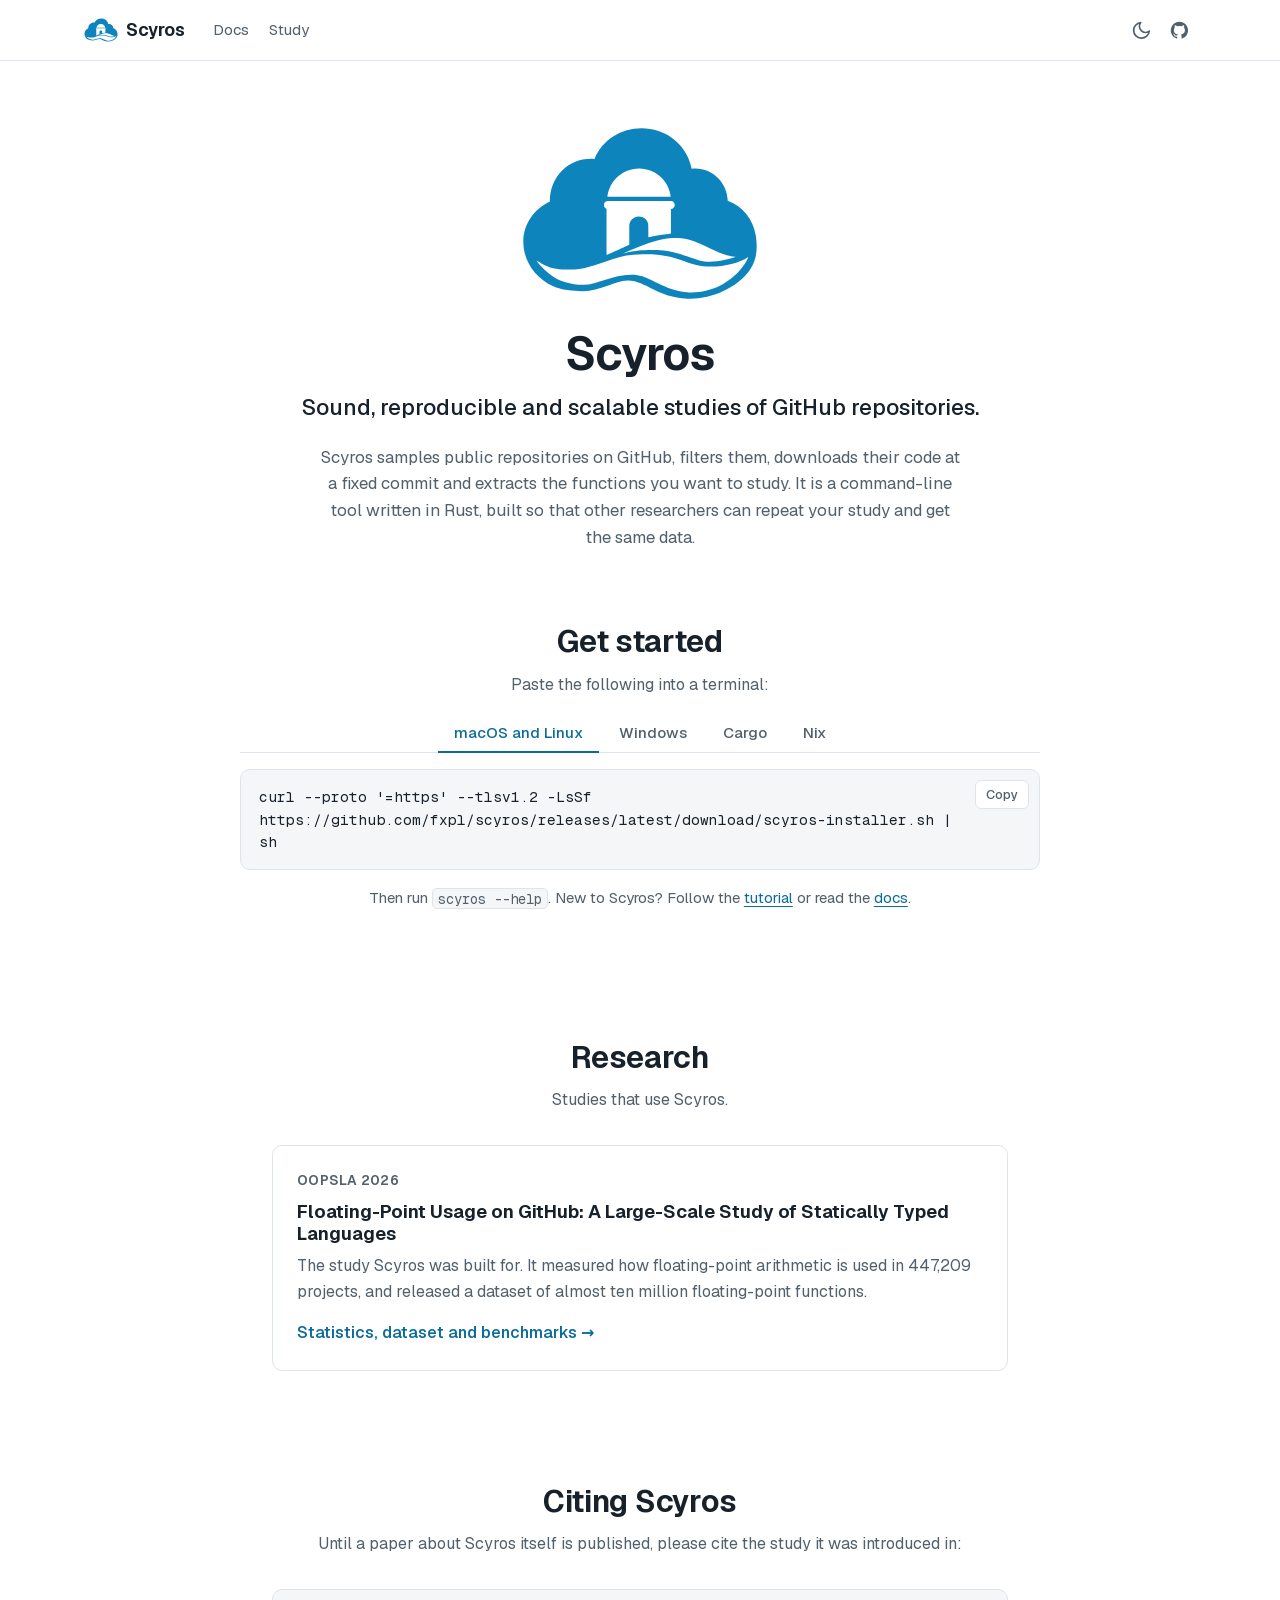
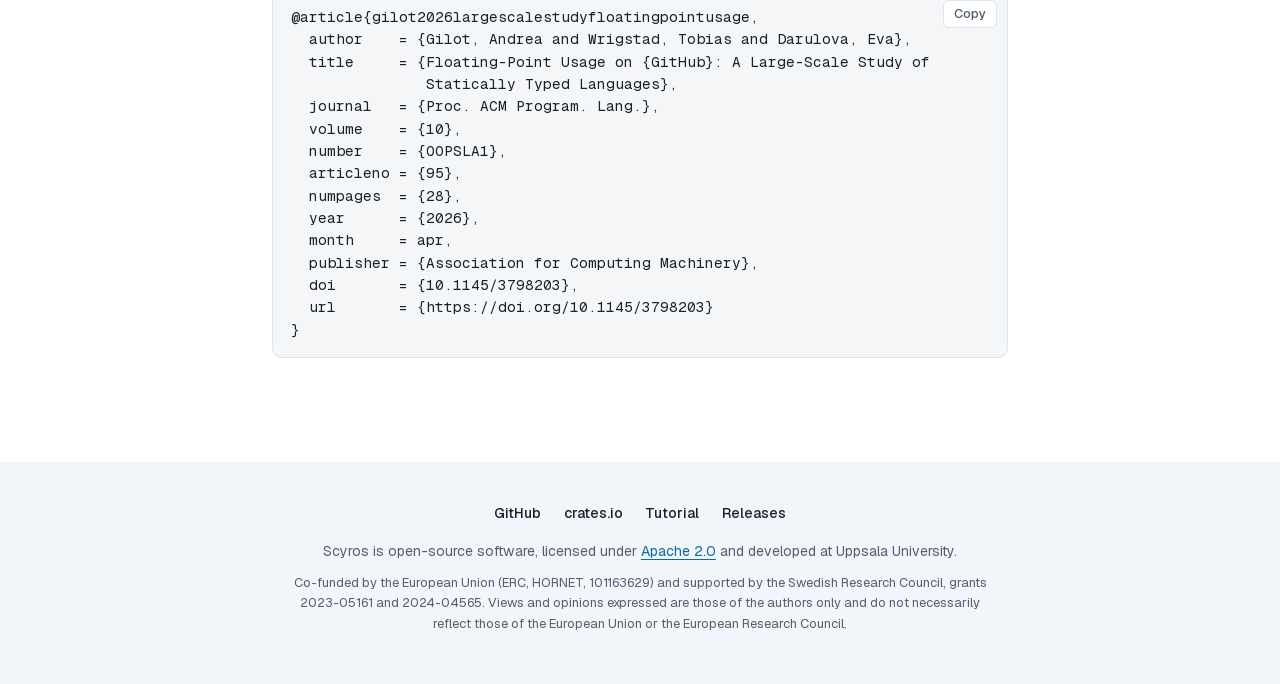
==== index.html @ 7064dadd "Add the website: home, docs and study pages Snapshot of the site before the study page is removed, s" ====
<!doctype html>
<html lang="en-GB">
<head>
<meta charset="utf-8">
<meta name="viewport" content="width=device-width, initial-scale=1">
<title>Scyros: reproducible mining of GitHub repositories</title>
<meta name="description" content="Scyros is a framework for sound, reproducible and scalable studies of public GitHub repositories.">
<link rel="icon" href="assets/favicon.svg" type="image/svg+xml">
<link rel="apple-touch-icon" href="assets/apple-touch-icon.png">
<link rel="stylesheet" href="assets/css/site.css">
<script src="assets/js/site.js"></script>
</head>
<body>

<!-- #include header current="home" -->
<a class="skip-link" href="#main">Skip to content</a>
<header class="site-head">
  <div class="wrap site-head__inner">
    <a class="brand" href="index.html">
      <img src="assets/logo/neutral.svg" alt="" width="34" height="25">
      <span>Scyros</span>
    </a>
    <nav class="site-nav" aria-label="Main">
      <a href="docs.html">Docs</a>
      <a href="study.html">Study</a>
    </nav>
    <div class="site-head__tools">
      <button class="icon-button theme-toggle" type="button" aria-label="Switch colour theme">
        <svg class="icon-sun" viewBox="0 0 24 24" fill="none" stroke="currentColor" stroke-width="2" stroke-linecap="round" aria-hidden="true"><circle cx="12" cy="12" r="4"/><path d="M12 2v2M12 20v2M4.9 4.9l1.4 1.4M17.7 17.7l1.4 1.4M2 12h2M20 12h2M4.9 19.1l1.4-1.4M17.7 6.3l1.4-1.4"/></svg>
        <svg class="icon-moon" viewBox="0 0 24 24" fill="none" stroke="currentColor" stroke-width="2" stroke-linecap="round" stroke-linejoin="round" aria-hidden="true"><path d="M21 12.8A9 9 0 1 1 11.2 3a7 7 0 0 0 9.8 9.8z"/></svg>
      </button>
      <a class="icon-button" href="https://github.com/fxpl/scyros" aria-label="Scyros on GitHub">
        <svg viewBox="0 0 24 24" fill="currentColor" aria-hidden="true"><path d="M12 2a10 10 0 0 0-3.16 19.49c.5.09.68-.22.68-.48l-.01-1.7c-2.78.6-3.37-1.34-3.37-1.34-.45-1.16-1.11-1.47-1.11-1.47-.91-.62.07-.6.07-.6 1 .07 1.53 1.03 1.53 1.03.89 1.53 2.34 1.09 2.91.83.09-.65.35-1.09.63-1.34-2.22-.25-4.56-1.11-4.56-4.94 0-1.09.39-1.98 1.03-2.68-.1-.25-.45-1.27.1-2.65 0 0 .84-.27 2.75 1.02a9.5 9.5 0 0 1 5 0c1.91-1.29 2.75-1.02 2.75-1.02.55 1.38.2 2.4.1 2.65.64.7 1.03 1.59 1.03 2.68 0 3.84-2.34 4.68-4.57 4.93.36.31.68.92.68 1.85l-.01 2.75c0 .27.18.58.69.48A10 10 0 0 0 12 2z"/></svg>
      </a>
    </div>
  </div>
</header>
<!-- /include -->

<main id="main">

  <section class="hero wrap">
    <img class="hero__logo" src="assets/logo/neutral.svg" alt="" width="240" height="177">
    <h1>Scyros</h1>
    <p class="hero__tagline">Sound, reproducible and scalable studies of GitHub repositories.</p>
    <p class="hero__intro">
      Scyros samples public repositories on GitHub, filters them, downloads
      their code at a fixed commit and extracts the functions you want to
      study. It is a command-line tool written in Rust, built so that other
      researchers can repeat your study and get the same data.
    </p>
  </section>

  <section class="section wrap" aria-labelledby="get-started">
    <div class="install">
      <h2 id="get-started">Get started</h2>
      <p class="muted">Paste the following into a terminal:</p>

      <div data-tabs>
        <div class="tabs__list" role="tablist" aria-label="Installation method">
          <button type="button" role="tab" id="tab-unix" aria-controls="panel-unix">macOS and Linux</button>
          <button type="button" role="tab" id="tab-windows" aria-controls="panel-windows">Windows</button>
          <button type="button" role="tab" id="tab-cargo" aria-controls="panel-cargo">Cargo</button>
          <button type="button" role="tab" id="tab-nix" aria-controls="panel-nix">Nix</button>
        </div>

        <div role="tabpanel" id="panel-unix" aria-labelledby="tab-unix">
          <p class="tabs__label">macOS and Linux</p>
          <div class="code">
            <pre>curl --proto '=https' --tlsv1.2 -LsSf https://github.com/fxpl/scyros/releases/latest/download/scyros-installer.sh | sh</pre>
            <button class="copy-btn" type="button">Copy</button>
          </div>
        </div>
        <div role="tabpanel" id="panel-windows" aria-labelledby="tab-windows">
          <p class="tabs__label">Windows (PowerShell)</p>
          <div class="code">
            <pre>powershell -ExecutionPolicy Bypass -c "irm https://github.com/fxpl/scyros/releases/latest/download/scyros-installer.ps1 | iex"</pre>
            <button class="copy-btn" type="button">Copy</button>
          </div>
        </div>
        <div role="tabpanel" id="panel-cargo" aria-labelledby="tab-cargo">
          <p class="tabs__label">Cargo (needs Rust 1.93 or newer)</p>
          <div class="code">
            <pre>cargo install scyros</pre>
            <button class="copy-btn" type="button">Copy</button>
          </div>
        </div>
        <div role="tabpanel" id="panel-nix" aria-labelledby="tab-nix">
          <p class="tabs__label">Nix (with flakes enabled)</p>
          <div class="code">
            <pre>nix profile install github:fxpl/scyros</pre>
            <button class="copy-btn" type="button">Copy</button>
          </div>
        </div>
      </div>

      <p class="install__next">
        Then run <code>scyros --help</code>. New to Scyros? Follow the
        <a href="https://github.com/fxpl/scyros-tutorial">tutorial</a> or read the
        <a href="docs.html">docs</a>.
      </p>
    </div>
  </section>

  <section class="section wrap" aria-labelledby="research">
    <div class="section__head">
      <h2 id="research">Research</h2>
      <p>Studies that use Scyros.</p>
    </div>
    <a class="card publication" href="study.html">
      <p class="venue">OOPSLA 2026</p>
      <h3>Floating-Point Usage on GitHub: A Large-Scale Study of Statically Typed Languages</h3>
      <p>
        The study Scyros was built for. It measured how floating-point
        arithmetic is used in 447,209 projects, and released a dataset of
        almost ten million floating-point functions.
      </p>
      <p class="card__more">Statistics, dataset and benchmarks &rarr;</p>
    </a>
  </section>

  <section class="section wrap" aria-labelledby="cite">
    <div class="cite">
      <div class="section__head">
        <h2 id="cite">Citing Scyros</h2>
        <p>
          Until a paper about Scyros itself is published, please cite the
          study it was introduced in:
        </p>
      </div>
      <div class="code code--scroll">
        <pre>@article{gilot2026largescalestudyfloatingpointusage,
  author    = {Gilot, Andrea and Wrigstad, Tobias and Darulova, Eva},
  title     = {Floating-Point Usage on {GitHub}: A Large-Scale Study of
               Statically Typed Languages},
  journal   = {Proc. ACM Program. Lang.},
  volume    = {10},
  number    = {OOPSLA1},
  articleno = {95},
  numpages  = {28},
  year      = {2026},
  month     = apr,
  publisher = {Association for Computing Machinery},
  doi       = {10.1145/3798203},
  url       = {https://doi.org/10.1145/3798203}
}</pre>
        <button class="copy-btn" type="button">Copy</button>
      </div>
    </div>
  </section>

</main>

<!-- #include footer -->
<footer class="site-foot">
  <div class="wrap">
    <nav aria-label="Project">
      <a href="https://github.com/fxpl/scyros">GitHub</a>
      <a href="https://crates.io/crates/scyros">crates.io</a>
      <a href="https://github.com/fxpl/scyros-tutorial">Tutorial</a>
      <a href="https://github.com/fxpl/scyros/releases">Releases</a>
    </nav>
    <p>
      Scyros is open-source software, licensed under
      <a href="https://www.apache.org/licenses/LICENSE-2.0">Apache 2.0</a> and developed at Uppsala University.
    </p>
    <p class="site-foot__funding">
      Co-funded by the European Union (ERC, HORNET, 101163629) and supported by
      the Swedish Research Council, grants 2023-05161 and 2024-04565. Views and
      opinions expressed are those of the authors only and do not necessarily
      reflect those of the European Union or the European Research Council.
    </p>
  </div>
</footer>
<!-- /include -->

</body>
</html>
---- assets/css/site.css ----
/* Scyros: light by default, dark when the visitor's system asks for it.
   Brand blue comes from the logo; text links use a darker shade so they
   reach 4.5:1 contrast on white. */

@font-face {
  font-family: 'Geist';
  font-style: normal;
  font-weight: 300 800;
  font-display: swap;
  src: url('../fonts/geist-latin.woff2') format('woff2');
  unicode-range: U+0000-00FF, U+0131, U+0152-0153, U+02BB-02BC, U+02C6, U+02DA,
    U+02DC, U+0304, U+0308, U+0329, U+2000-206F, U+20AC, U+2122, U+2191, U+2193,
    U+2212, U+2215, U+FEFF, U+FFFD;
}
@font-face {
  font-family: 'Geist';
  font-style: normal;
  font-weight: 300 800;
  font-display: swap;
  src: url('../fonts/geist-latin-ext.woff2') format('woff2');
  unicode-range: U+0100-02BA, U+02BD-02C5, U+02C7-02CC, U+02CE-02D7, U+02DD-02FF,
    U+0304, U+0308, U+0329, U+1D00-1DBF, U+1E00-1E9F, U+1EF2-1EFF, U+2020,
    U+20A0-20AB, U+20AD-20C0, U+2113, U+2C60-2C7F, U+A720-A7FF;
}
@font-face {
  font-family: 'Geist Mono';
  font-style: normal;
  font-weight: 400 600;
  font-display: swap;
  src: url('../fonts/geist-mono-latin.woff2') format('woff2');
  unicode-range: U+0000-00FF, U+0131, U+0152-0153, U+02BB-02BC, U+02C6, U+02DA,
    U+02DC, U+0304, U+0308, U+0329, U+2000-206F, U+20AC, U+2122, U+2191, U+2193,
    U+2212, U+2215, U+FEFF, U+FFFD;
}
@font-face {
  font-family: 'Geist Mono';
  font-style: normal;
  font-weight: 400 600;
  font-display: swap;
  src: url('../fonts/geist-mono-latin-ext.woff2') format('woff2');
  unicode-range: U+0100-02BA, U+02BD-02C5, U+02C7-02CC, U+02CE-02D7, U+02DD-02FF,
    U+0304, U+0308, U+0329, U+1D00-1DBF, U+1E00-1E9F, U+1EF2-1EFF, U+2020,
    U+20A0-20AB, U+20AD-20C0, U+2113, U+2C60-2C7F, U+A720-A7FF;
}

/* --- Tokens ---------------------------------------------------------------
   Each colour is light-dark(light, dark). The page follows the system theme
   until the visitor picks one with the header button, which sets data-theme. */

:root {
  color-scheme: light dark;

  --bg: light-dark(#ffffff, #0e141b);
  --surface: light-dark(#f2f6fa, #16202a);
  --code-bg: light-dark(#f4f6f8, #111a23);
  --border: light-dark(#dde5ec, #263241);
  --text: light-dark(#17212b, #e4eaf0);
  --muted: light-dark(#52606d, #9aa8b6);
  --brand: light-dark(#0d84bb, #3aa6dc);
  --link: light-dark(#0b6c9a, #6cc0ea);
  --on-brand: light-dark(#ffffff, #0e141b);

  /* Chart colours: Okabe and Ito's blue and vermillion, the same in both
     themes, checked with a colour-vision validator against both backgrounds.
     Spreads (IQR, standard deviation) are tints of the same hue. */
  --series-1: #0072b2;
  --series-2: #d55e00;
  --band: light-dark(color-mix(in srgb, #0072b2 35%, #ffffff), color-mix(in srgb, #0072b2 55%, #0e141b));
  --band-2: light-dark(color-mix(in srgb, #d55e00 35%, #ffffff), color-mix(in srgb, #d55e00 55%, #0e141b));
  --spread-1: light-dark(color-mix(in srgb, #0072b2 45%, #ffffff), color-mix(in srgb, #0072b2 65%, #0e141b));
  --spread-2: light-dark(color-mix(in srgb, #d55e00 45%, #ffffff), color-mix(in srgb, #d55e00 65%, #0e141b));
  --grid: light-dark(#e6ecf1, #1f2b38);
  --axis: light-dark(#c3ced8, #3a4a5c);

  --sans: 'Geist', system-ui, -apple-system, 'Segoe UI', sans-serif;
  --mono: 'Geist Mono', ui-monospace, 'SF Mono', Menlo, Consolas, monospace;

  --page: 72rem;
  --prose: 46rem;
  --gutter: 1.25rem;
  --radius: 10px;
  --head-height: 3.75rem;
}

:root[data-theme="light"] { color-scheme: light; }
:root[data-theme="dark"] { color-scheme: dark; }

/* --- Base ----------------------------------------------------------------- */

*, *::before, *::after { box-sizing: border-box; }

html {
  -webkit-text-size-adjust: 100%;
  scroll-padding-top: calc(var(--head-height) + 1rem);
}

body {
  margin: 0;
  background: var(--bg);
  color: var(--text);
  font: 400 1rem/1.6 var(--sans);
  -webkit-font-smoothing: antialiased;
}

h1, h2, h3 { line-height: 1.2; font-weight: 650; margin: 0 0 .75rem; }
h1 { font-size: clamp(2rem, 1.4rem + 2.6vw, 2.9rem); letter-spacing: -.02em; }
h2 { font-size: clamp(1.45rem, 1.2rem + 1vw, 1.9rem); letter-spacing: -.01em; }
h3 { font-size: 1.05rem; }

p { margin: 0 0 1rem; }
ul, ol { margin: 0 0 1rem; padding-left: 1.25rem; }
img, svg { display: block; max-width: 100%; }

a { color: var(--link); text-underline-offset: .18em; }
a:hover { text-decoration-thickness: 2px; }

:focus-visible { outline: 2px solid var(--brand); outline-offset: 2px; border-radius: 4px; }

code, pre { font-family: var(--mono); font-size: .9em; }
:not(pre) > code {
  background: var(--code-bg);
  border: 1px solid var(--border);
  border-radius: 5px;
  padding: .05em .35em;
  overflow-wrap: anywhere;
}

.wrap { max-width: var(--page); margin: 0 auto; padding: 0 var(--gutter); }
.visually-hidden {
  position: absolute;
  width: 1px;
  height: 1px;
  overflow: hidden;
  clip-path: inset(50%);
  white-space: nowrap;
}
.prose { max-width: var(--prose); }
.muted { color: var(--muted); }

.skip-link {
  position: absolute;
  left: var(--gutter);
  top: -3rem;
  z-index: 20;
  padding: .5rem .9rem;
  background: var(--brand);
  color: var(--on-brand);
  border-radius: 6px;
}
.skip-link:focus { top: .6rem; }

/* --- Header --------------------------------------------------------------- */

.site-head {
  position: sticky;
  top: 0;
  z-index: 10;
  background: color-mix(in srgb, var(--bg) 88%, transparent);
  backdrop-filter: saturate(1.4) blur(10px);
  border-bottom: 1px solid var(--border);
}

.site-head__inner {
  display: flex;
  align-items: center;
  gap: 1.75rem;
  height: var(--head-height);
}

.brand {
  display: flex;
  align-items: center;
  gap: .55rem;
  color: var(--text);
  font-weight: 650;
  font-size: 1.1rem;
  text-decoration: none;
}
.brand img { width: 2.1rem; height: auto; }

.site-nav { display: flex; gap: 1.25rem; }
.site-nav a {
  color: var(--muted);
  text-decoration: none;
  font-size: .95rem;
}
.site-nav a:hover,
.site-nav a[aria-current="page"] { color: var(--text); }
.site-nav a[aria-current="page"] { font-weight: 600; }

.site-head__tools { margin-left: auto; display: flex; align-items: center; gap: .25rem; }
.icon-button {
  display: flex;
  padding: .4rem;
  border: 0;
  border-radius: 6px;
  background: none;
  color: var(--muted);
  cursor: pointer;
}
.icon-button:hover { color: var(--text); background: var(--surface); }
.icon-button svg { width: 1.3rem; height: 1.3rem; }

.theme-toggle { display: none; }
.js .theme-toggle { display: flex; }
.theme-toggle[data-current="light"] .icon-sun,
.theme-toggle[data-current="dark"] .icon-moon { display: none; }

/* --- Buttons and code ----------------------------------------------------- */

.btn {
  display: inline-flex;
  align-items: center;
  gap: .45rem;
  padding: .6rem 1.05rem;
  border: 1px solid var(--border);
  border-radius: 8px;
  background: var(--bg);
  color: var(--text);
  font-weight: 550;
  font-size: .95rem;
  text-decoration: none;
}
.btn:hover { border-color: var(--brand); text-decoration: none; }
.btn--primary { background: var(--link); border-color: var(--link); color: var(--on-brand); }
.btn--primary:hover { filter: brightness(1.08); }
.btn-row { display: flex; flex-wrap: wrap; gap: .6rem; }

.code {
  display: flex;
  align-items: flex-start;
  background: var(--code-bg);
  border: 1px solid var(--border);
  border-radius: var(--radius);
  margin: 0 0 1rem;
}
.code pre {
  flex: 1;
  min-width: 0;
  margin: 0;
  padding: 1rem 1.1rem;
  line-height: 1.55;
  white-space: pre-wrap;
  overflow-wrap: anywhere;
}
.code--scroll pre { white-space: pre; overflow-x: auto; }

.copy-btn {
  display: none;
  flex: none;
  margin: .6rem .6rem 0 0;
  padding: .3rem .65rem;
  border: 1px solid var(--border);
  border-radius: 6px;
  background: var(--bg);
  color: var(--muted);
  font: 500 .8rem var(--sans);
  cursor: pointer;
}
.copy-btn:hover { color: var(--text); border-color: var(--brand); }
.js .copy-btn { display: block; }

/* Tabs. Without JavaScript every panel is shown, each with its own label. */

.tabs__list { display: none; }
.js .tabs__list {
  display: flex;
  justify-content: center;
  flex-wrap: wrap;
  gap: .25rem;
  margin-bottom: 1rem;
  border-bottom: 1px solid var(--border);
}
.tabs__list button {
  padding: .6rem 1rem;
  border: 0;
  border-bottom: 2px solid transparent;
  margin-bottom: -1px;
  background: none;
  color: var(--muted);
  font: 500 .95rem var(--sans);
  cursor: pointer;
}
.tabs__list button:hover { color: var(--text); }
.tabs__list button[aria-selected="true"] { color: var(--link); border-bottom-color: var(--link); }
.tabs__label { margin: 0 0 .4rem; font-weight: 600; font-size: .9rem; }
.js .tabs__label { display: none; }

/* --- Sections ------------------------------------------------------------- */

.section { padding-block: 3.5rem; }
.section__head { text-align: center; max-width: var(--prose); margin: 0 auto 2rem; }
.section__head p { color: var(--muted); }
.section__lede { color: var(--muted); max-width: var(--prose); }

.venue {
  margin-bottom: .6rem;
  color: var(--muted);
  font-size: .85rem;
  font-weight: 600;
  letter-spacing: .02em;
}

/* --- Home ----------------------------------------------------------------- */

.hero { padding-block: 4rem 1rem; text-align: center; }
.hero__logo { width: min(15rem, 60vw); height: auto; margin: 0 auto 1.5rem; }
.hero h1 { margin-bottom: .5rem; }
.hero__tagline { font-size: clamp(1.1rem, 1rem + .6vw, 1.4rem); font-weight: 500; margin-bottom: 1.1rem; }
.hero__intro { max-width: 40rem; margin: 0 auto; color: var(--muted); font-size: 1.05rem; }

.install { max-width: 50rem; margin: 0 auto; text-align: center; }
.install .code { text-align: left; }
.install__next { color: var(--muted); font-size: .95rem; }

.card {
  display: block;
  padding: 1.5rem;
  border: 1px solid var(--border);
  border-radius: var(--radius);
  color: inherit;
  text-decoration: none;
}
a.card:hover { border-color: var(--brand); }
a.card:hover h3 { color: var(--link); }
.card h3 { margin: 0 0 .5rem; font-size: 1.15rem; }
.card p { color: var(--muted); }
.card .card__more { margin: 0; color: var(--link); font-weight: 550; }

.publication { max-width: var(--prose); margin: 0 auto; }

.cite { max-width: var(--prose); margin: 0 auto; }

/* --- Inner pages ---------------------------------------------------------- */

.page-head { padding-block: 3.5rem 1.5rem; }
.page-head__sub { font-size: clamp(1.1rem, 1rem + .5vw, 1.3rem); font-weight: 500; margin-bottom: 1rem; }
.page-head__meta { color: var(--muted); }

.page-contents {
  display: flex;
  flex-wrap: wrap;
  gap: .3rem 1.2rem;
  margin: 1.75rem 0 0;
  padding: .9rem 0 0;
  border-top: 1px solid var(--border);
  list-style: none;
  font-size: .92rem;
}
.page-contents a { color: var(--muted); text-decoration: none; }
.page-contents a:hover { color: var(--text); }

.study-summary { margin-bottom: 3rem; }
.study-section { padding-block: 3rem; border-top: 1px solid var(--border); }
.study-section > h3 { margin-top: 2.5rem; }

.artefacts { display: grid; gap: 1rem; margin-top: 1.5rem; }
.artefact { display: flex; flex-direction: column; }
.artefact__meta { font-size: .85rem; }
.artefact .btn { margin-top: auto; align-self: flex-start; }
@media (min-width: 44rem) { .artefacts { grid-template-columns: repeat(2, 1fr); } }

.pipeline-figure { max-width: var(--prose); margin: 2rem 0 0; }

.examples { display: grid; gap: 2.25rem; max-width: var(--prose); margin-top: 1rem; }
.example { margin: 0; min-width: 0; }
.example figcaption { margin-bottom: .75rem; color: var(--muted); font-size: .95rem; }
.example figcaption strong { color: var(--text); }

/* Code listings, highlighted by highlight.js. */

.listing {
  overflow: hidden;
  border: 1px solid var(--border);
  border-radius: var(--radius);
  background: var(--code-bg);
}
.listing__head {
  display: flex;
  justify-content: space-between;
  margin: 0;
  padding: .5rem 1rem;
  border-bottom: 1px solid var(--border);
  color: var(--muted);
  font: .78rem var(--mono);
}
.listing pre {
  margin: 0;
  padding: .85rem 1rem;
  overflow-x: auto;
  counter-reset: line;
  font-size: .82rem;
  line-height: 1.7;
  tab-size: 4;
}
.listing .line { display: block; min-height: 1.7em; }
.listing .line::before {
  counter-increment: line;
  content: counter(line);
  display: inline-block;
  width: 2ch;
  margin-right: 1.25rem;
  text-align: right;
  color: var(--muted);
  opacity: .55;
  user-select: none;
}
.tok-keyword { color: light-dark(#cf222e, #ff7b72); }
.tok-type { color: light-dark(#0550ae, #79c0ff); }
.tok-function { color: light-dark(#8250df, #d2a8ff); }
.tok-number { color: light-dark(#0550ae, #79c0ff); }
.tok-string { color: light-dark(#0a3069, #a5d6ff); }
.tok-comment, .tok-preprocessor { color: light-dark(#59636e, #8b949e); }
/* The slide has a white background, so it sits on a white card in both themes. */
.pipeline-figure img {
  width: 100%;
  height: auto;
  padding: .75rem;
  border: 1px solid var(--border);
  border-radius: var(--radius);
  background: #ffffff;
}
:root[data-theme="dark"] .pipeline-figure img { filter: brightness(.9); }
@media (prefers-color-scheme: dark) {
  :root:not([data-theme="light"]) .pipeline-figure img { filter: brightness(.9); }
}

/* --- Charts ----------------------------------------------------------------
   Drawn by charts.js from study-data.js. Rows share one
   grid so every bar starts at the same x; positions along the value axis are
   percentages of the plot column. */

.chart { position: relative; margin: 1.75rem 0 1rem; }
.chart__title { margin: 0 0 .2rem; font-size: 1rem; font-weight: 600; }
.chart__sub { margin: 0 0 .9rem; color: var(--muted); font-size: .88rem; }
.chart__caption { margin: .6rem 0 0; color: var(--muted); font-size: .85rem; max-width: var(--prose); }

.chart-row { display: grid; gap: 1rem 2.5rem; }
@media (min-width: 52rem) { .chart-row { grid-template-columns: repeat(2, minmax(0, 1fr)); } }
.chart-grid { display: grid; gap: 1.75rem 2.5rem; }
@media (min-width: 44rem) { .chart-grid { grid-template-columns: repeat(2, minmax(0, 1fr)); } }
@media (min-width: 66rem) { .chart-grid { grid-template-columns: repeat(3, minmax(0, 1fr)); } }
.chart-grid .chart { margin: 0; }

.legend { display: none; }
.js .legend {
  display: flex;
  flex-wrap: wrap;
  gap: .35rem 1.25rem;
  margin: 0 0 1rem;
  padding: 0;
  list-style: none;
  font-size: .85rem;
  color: var(--muted);
}
.legend li { display: flex; align-items: center; gap: .45rem; }
.legend__key { display: inline-block; width: .8rem; height: .8rem; border-radius: 3px; background: var(--series-1); }
.legend__key--s2 { background: var(--series-2); }
.legend__key--dot { border-radius: 50%; }
.legend__key--band { background: var(--band); width: 1.4rem; height: .5rem; }
.legend__key--compare { width: 1.4rem; height: 2px; border-radius: 1px; background: color-mix(in srgb, var(--text) 55%, transparent); }
.legend__key--whisker { background: var(--spread-1); width: 1.4rem; height: 2px; border-radius: 0; }
.legend__key--tick { width: 2px; height: 1rem; border-radius: 1px; background: var(--text); }

.plot {
  --value-space: 3.5rem;
  display: grid;
  grid-template-columns: minmax(4.5rem, max-content) minmax(0, 1fr);
  column-gap: .75rem;
  font-size: .85rem;
}
.plot__row, .plot__axis { display: grid; grid-column: 1 / -1; grid-template-columns: subgrid; align-items: center; }
.plot__row { min-height: 1.9rem; padding-block: .2rem; position: relative; z-index: 1; }
.plot__row--separated { margin-top: .5rem; padding-top: .5rem; border-top: 1px solid var(--border); }
.plot__label { max-width: 11rem; line-height: 1.25; }
.plot__track { position: relative; align-self: stretch; min-height: 1.9rem; margin-right: var(--value-space); }
.plot__gridline { position: absolute; top: 0; bottom: 0; width: 1px; background: var(--grid); }
.plot__gridline--zero { background: var(--axis); }
.plot__axis { color: var(--muted); font-size: .75rem; font-variant-numeric: tabular-nums; }
.plot__axis .plot__track { min-height: 1.4rem; }
.plot__axis .plot__track span { position: absolute; top: .3rem; transform: translateX(-50%); white-space: nowrap; }
.plot__axis .plot__track span:first-child { transform: none; }

.plot__bar {
  position: absolute;
  left: 0;
  top: 50%;
  height: .85rem;
  transform: translateY(-50%);
  border-radius: 0 4px 4px 0;
  background: var(--series-1);
}
.plot__bar--s2 { background: var(--series-2); }
.plot__bar--pair-a { top: calc(50% - .35rem); height: .6rem; }
.plot__bar--pair-b { top: calc(50% + .35rem); height: .6rem; }
.plot__value {
  position: absolute;
  top: 50%;
  transform: translateY(-50%);
  padding-left: .4rem;
  white-space: nowrap;
  color: var(--muted);
  font-variant-numeric: tabular-nums;
}
.plot__value--pair-a { top: calc(50% - .4rem); font-size: .75rem; }
.plot__value--pair-b { top: calc(50% + .4rem); font-size: .75rem; }
.plot__tick {
  position: absolute;
  top: 50%;
  width: 2px;
  height: 1.3rem;
  margin-left: -1px;
  transform: translateY(-50%);
  border-radius: 1px;
  background: var(--text);
  box-shadow: 0 0 0 2px var(--bg);
}
.plot__range--pair-a { top: calc(50% - .3rem); }
.plot__band.plot__range--s2 { background: var(--band-2); }
.plot__compare {
  position: absolute;
  top: calc(50% + .45rem);
  height: 2px;
  transform: translateY(-50%);
  border-radius: 1px;
  background: color-mix(in srgb, var(--text) 55%, transparent);
}
.plot__tick--compare { top: calc(50% + .45rem); height: .7rem; box-shadow: none; }
.plot__value--upper { top: calc(50% - .3rem); }
.plot__value--range { padding-left: .65rem; }
.plot__whisker {
  position: absolute;
  top: 50%;
  height: 2px;
  transform: translateY(-50%);
  background: var(--spread-1);
}
.plot__whisker::before,
.plot__whisker::after {
  content: '';
  position: absolute;
  top: -.3rem;
  width: 2px;
  height: calc(.6rem + 2px);
  background: var(--spread-1);
}
.plot__whisker::before { left: 0; }
.plot__whisker::after { right: 0; }
.plot__band {
  position: absolute;
  top: 50%;
  height: .5rem;
  transform: translateY(-50%);
  border-radius: 4px;
  background: var(--band);
}
.plot__dot {
  position: absolute;
  top: 50%;
  width: .7rem;
  height: .7rem;
  transform: translate(-50%, -50%);
  border-radius: 50%;
  background: var(--series-1);
  box-shadow: 0 0 0 2px var(--bg);
}
.plot__dot--s2 { background: var(--series-2); }
.plot__row:hover .plot__bar,
.plot__row:hover .plot__dot { filter: brightness(1.12); }
.plot__row:hover { background: color-mix(in srgb, var(--surface) 70%, transparent); }

.tooltip {
  position: absolute;
  z-index: 5;
  min-width: 9rem;
  max-width: 16rem;
  padding: .55rem .7rem;
  border: 1px solid var(--border);
  border-radius: 8px;
  background: var(--bg);
  box-shadow: 0 6px 20px color-mix(in srgb, var(--text) 14%, transparent);
  font-size: .82rem;
  pointer-events: none;
}
.tooltip[hidden] { display: none; }
.tooltip__title { margin: 0 0 .3rem; color: var(--muted); }
.tooltip__line { display: flex; align-items: center; gap: .45rem; margin: 0; }
.tooltip__line strong { font-variant-numeric: tabular-nums; }
.tooltip__key { width: .75rem; height: 2px; border-radius: 1px; background: var(--series-1); flex: none; }
.tooltip__key--s2 { background: var(--series-2); }
.tooltip__key--tick { background: var(--text); }
.tooltip__key--spread { background: var(--spread-1); }
.tooltip__key--s2.tooltip__key--spread { background: var(--spread-2); }

/* Docs: a sidebar on wide screens, a short contents list above on narrow ones. */

.docs { display: grid; gap: 2.5rem; padding-block: 3rem 4rem; }
.docs__nav ul { list-style: none; padding: 0; margin: 0; }
.docs__nav ul ul { padding-left: .9rem; margin: .2rem 0 .5rem; border-left: 1px solid var(--border); }
.docs__nav li { margin: .15rem 0; }
.docs__nav a { color: var(--muted); text-decoration: none; font-size: .93rem; }
.docs__nav a:hover { color: var(--text); }
.docs__nav code { background: none; border: 0; padding: 0; font-size: .88rem; }
.docs__nav-title { font-size: .8rem; font-weight: 600; text-transform: uppercase; letter-spacing: .06em; color: var(--muted); margin-bottom: .6rem; }

.docs__body { min-width: 0; max-width: var(--prose); }
.docs__body > section { margin-bottom: 3.5rem; }
.docs__body h1 { margin-bottom: 2rem; }
.docs__body h2 { padding-top: .5rem; }
.docs__body h3, .docs__body h4 { margin: 2rem 0 .5rem; font-size: 1.1rem; }
.docs__body h4 code { font-size: 1em; background: none; border: 0; padding: 0; }
.docs__body .docs__group {
  margin: 2.5rem 0 0;
  font-size: .8rem;
  text-transform: uppercase;
  letter-spacing: .06em;
  color: var(--muted);
}
.docs__group + h4 { margin-top: .75rem; }

@media (max-width: 59.99rem) {
  .docs__nav ul ul { display: none; }
}

@media (min-width: 60rem) {
  .docs { grid-template-columns: 14rem minmax(0, 1fr); gap: 3.5rem; }
  .docs__nav > div { position: sticky; top: calc(var(--head-height) + 2rem); }
}

/* --- Footer --------------------------------------------------------------- */

.site-foot {
  margin-top: 2rem;
  padding-block: 2.5rem;
  background: var(--surface);
  color: var(--muted);
  font-size: .88rem;
  text-align: center;
}
.site-foot nav { display: flex; justify-content: center; flex-wrap: wrap; gap: .4rem 1.4rem; margin-bottom: 1rem; }
.site-foot nav a { color: var(--text); text-decoration: none; font-weight: 500; }
.site-foot nav a:hover { color: var(--link); }
.site-foot p { max-width: 44rem; margin: 0 auto .6rem; }
.site-foot__funding { font-size: .8rem; }

@media (max-width: 30rem) {
  .site-head__inner { gap: 1.1rem; }
  .section { padding-block: 2.75rem; }
  .hero { padding-top: 2.5rem; }
  .tabs__list button { padding: .55rem .6rem; font-size: .9rem; }
  .plot__label { max-width: 7.5rem; }
  .plot__axis .plot__track span:nth-child(even) { visibility: hidden; }
}

@media (prefers-reduced-motion: no-preference) {
  html { scroll-behavior: smooth; }
}
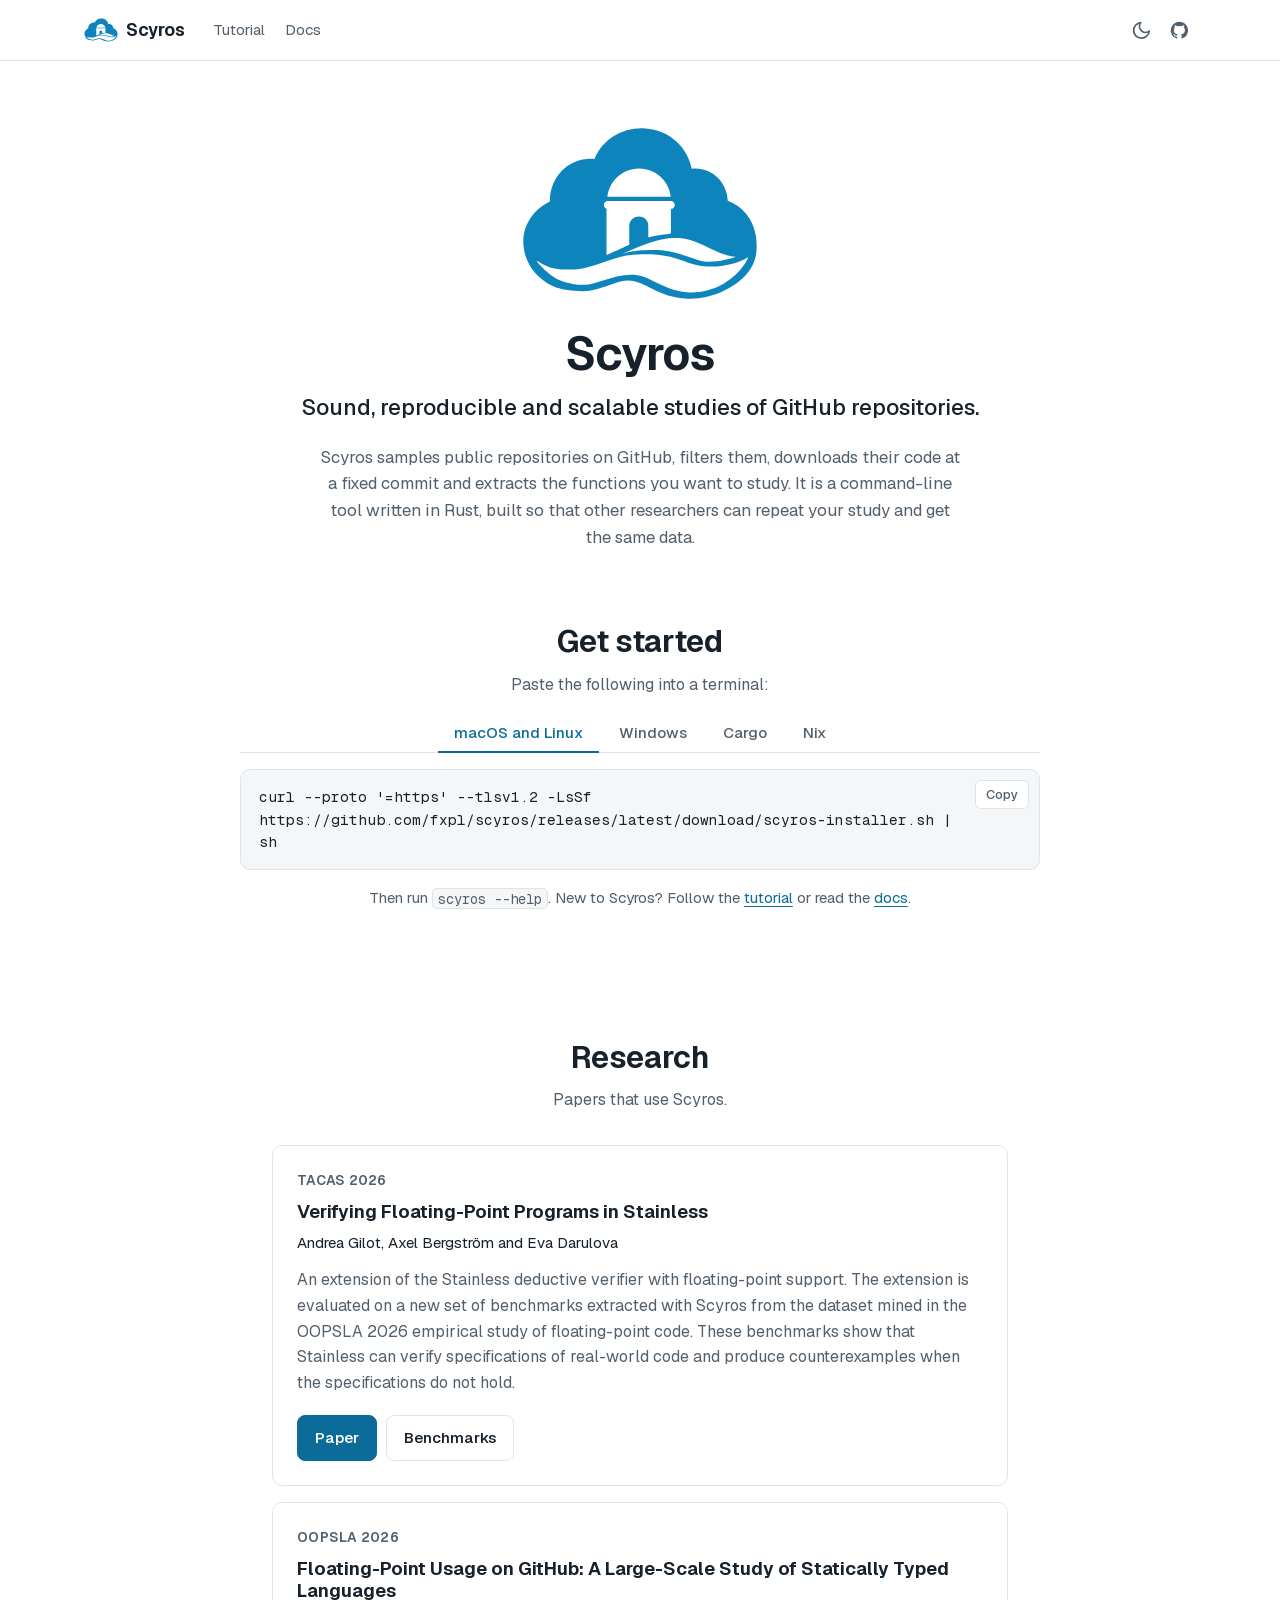
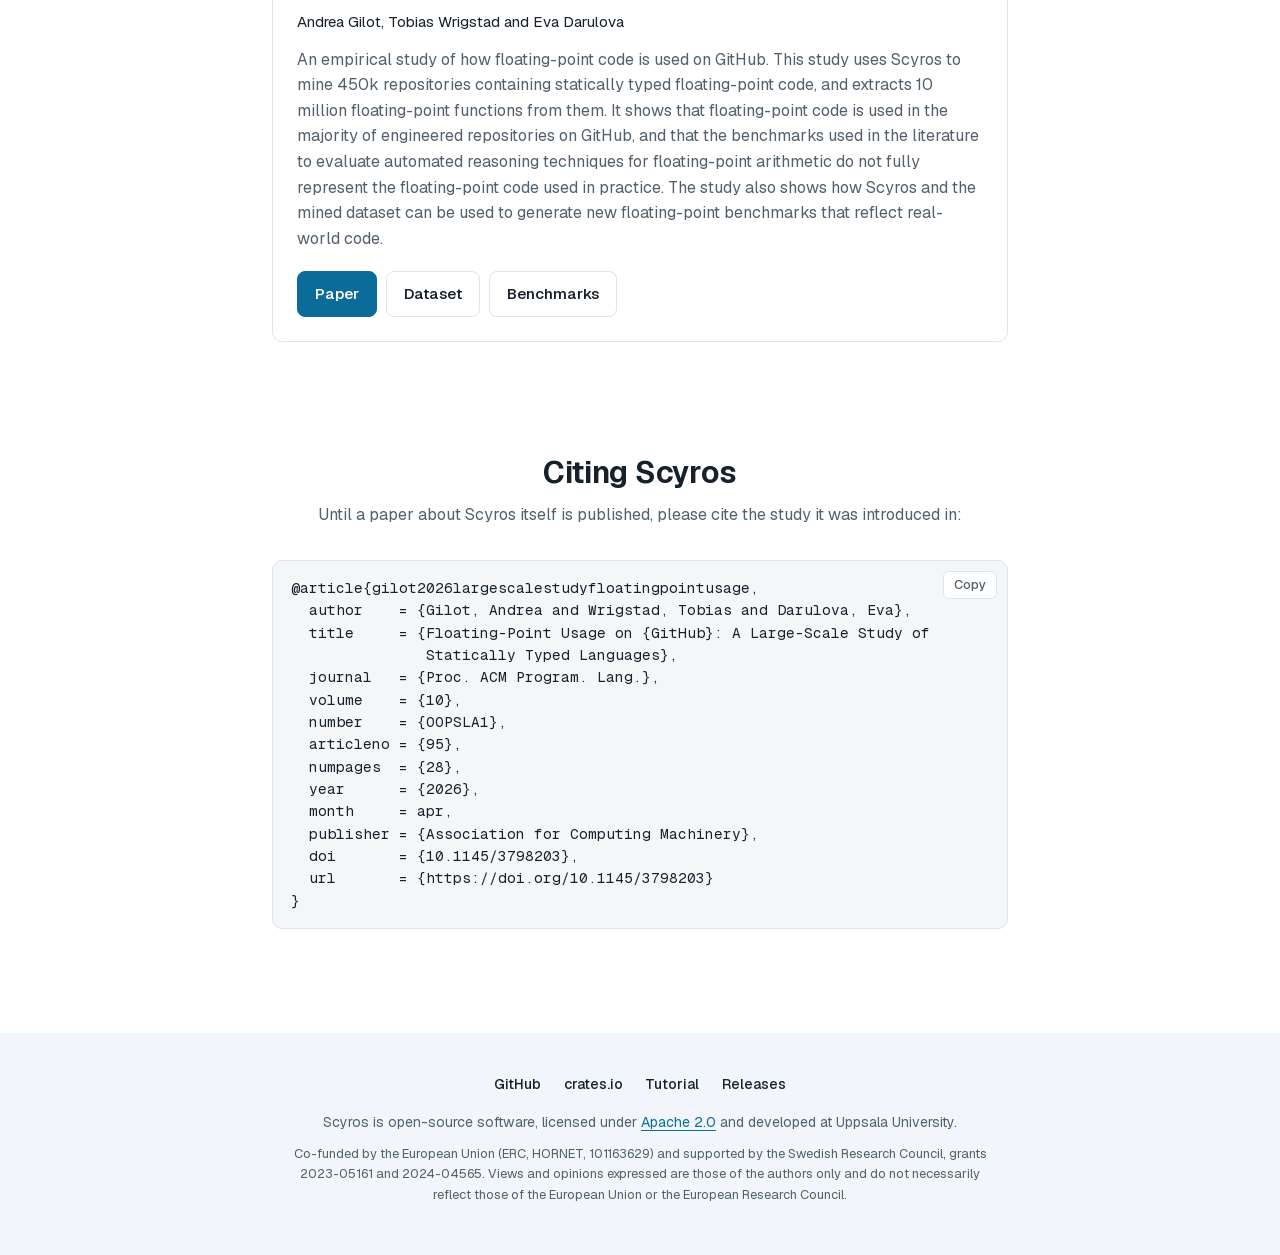
==== commit b098e21a: "Docs and tutorial" ====
--- a/index.html
+++ b/index.html
@@ -3,8 +3,8 @@
 <head>
 <meta charset="utf-8">
 <meta name="viewport" content="width=device-width, initial-scale=1">
-<title>Scyros: reproducible mining of GitHub repositories</title>
-<meta name="description" content="Scyros is a framework for sound, reproducible and scalable studies of public GitHub repositories.">
+<title>Scyros: reproducible mining of software repositories</title>
+<meta name="description" content="Scyros is a framework for sound, reproducible and scalable studies of public software repositories.">
 <link rel="icon" href="assets/favicon.svg" type="image/svg+xml">
 <link rel="apple-touch-icon" href="assets/apple-touch-icon.png">
 <link rel="stylesheet" href="assets/css/site.css">
@@ -21,8 +21,8 @@
       <span>Scyros</span>
     </a>
     <nav class="site-nav" aria-label="Main">
+      <a href="tutorial.html">Tutorial</a>
       <a href="docs.html">Docs</a>
-      <a href="study.html">Study</a>
     </nav>
     <div class="site-head__tools">
       <button class="icon-button theme-toggle" type="button" aria-label="Switch colour theme">
@@ -96,7 +96,7 @@
 
       <p class="install__next">
         Then run <code>scyros --help</code>. New to Scyros? Follow the
-        <a href="https://github.com/fxpl/scyros-tutorial">tutorial</a> or read the
+        <a href="tutorial.html">tutorial</a> or read the
         <a href="docs.html">docs</a>.
       </p>
     </div>
@@ -105,18 +105,42 @@
   <section class="section wrap" aria-labelledby="research">
     <div class="section__head">
       <h2 id="research">Research</h2>
-      <p>Studies that use Scyros.</p>
-    </div>
-    <a class="card publication" href="study.html">
-      <p class="venue">OOPSLA 2026</p>
-      <h3>Floating-Point Usage on GitHub: A Large-Scale Study of Statically Typed Languages</h3>
-      <p>
-        The study Scyros was built for. It measured how floating-point
-        arithmetic is used in 447,209 projects, and released a dataset of
-        almost ten million floating-point functions.
-      </p>
-      <p class="card__more">Statistics, dataset and benchmarks &rarr;</p>
-    </a>
+      <p>Papers that use Scyros.</p>
+    </div>
+    <div class="publications">
+            <article class="card publication" id="stainless">
+        <p class="venue">TACAS 2026</p>
+        <h3>Verifying Floating-Point Programs in Stainless</h3>
+        <p class="publication__authors">Andrea Gilot, Axel Bergström and Eva Darulova</p>
+        <p>
+          An extension of the Stainless deductive verifier with floating-point
+          support. The extension is evaluated on a new set
+          of benchmarks extracted with Scyros from the dataset mined in the OOPSLA 2026 empirical study of floating-point code. These benchmarks show that Stainless can verify specifications of real-world code and produce counterexamples
+          when the specifications do not hold.
+        </p>
+        <div class="btn-row">
+          <a class="btn btn--primary" href="https://doi.org/10.1007/978-3-032-22749-2_1">Paper</a>
+          <a class="btn" href="https://github.com/fxpl/stainless-float-benchmarks">Benchmarks</a>
+        </div>
+      </article>
+      <article class="card publication" id="floating-point-usage">
+        <p class="venue">OOPSLA 2026</p>
+        <h3>Floating-Point Usage on GitHub: A Large-Scale Study of Statically Typed Languages</h3>
+        <p class="publication__authors">Andrea Gilot, Tobias Wrigstad and Eva Darulova</p>
+        <p>
+          An empirical study of how floating-point code is used on GitHub.
+          This study uses Scyros to mine 450k repositories containing statically typed floating-point code, and extracts 10 million floating-point functions from them.
+          It shows that floating-point code is used in the majority of engineered repositories on GitHub, and that the benchmarks used in the literature to evaluate automated reasoning techniques for floating-point arithmetic do not fully represent the floating-point code used in practice.
+          The study also shows how Scyros and the mined dataset can be used to generate new floating-point benchmarks that reflect real-world code.
+        </p>
+        <div class="btn-row">
+          <a class="btn btn--primary" href="https://doi.org/10.1145/3798203">Paper</a>
+          <a class="btn" href="https://doi.org/10.5281/zenodo.17055622">Dataset</a>
+          <a class="btn" href="https://doi.org/10.5281/zenodo.22712519">Benchmarks</a>
+        </div>
+      </article>
+
+    </div>
   </section>
 
   <section class="section wrap" aria-labelledby="cite">
@@ -157,7 +181,7 @@
     <nav aria-label="Project">
       <a href="https://github.com/fxpl/scyros">GitHub</a>
       <a href="https://crates.io/crates/scyros">crates.io</a>
-      <a href="https://github.com/fxpl/scyros-tutorial">Tutorial</a>
+      <a href="tutorial.html">Tutorial</a>
       <a href="https://github.com/fxpl/scyros/releases">Releases</a>
     </nav>
     <p>
--- a/assets/css/site.css
+++ b/assets/css/site.css
@@ -60,18 +60,6 @@
   --link: light-dark(#0b6c9a, #6cc0ea);
   --on-brand: light-dark(#ffffff, #0e141b);
 
-  /* Chart colours: Okabe and Ito's blue and vermillion, the same in both
-     themes, checked with a colour-vision validator against both backgrounds.
-     Spreads (IQR, standard deviation) are tints of the same hue. */
-  --series-1: #0072b2;
-  --series-2: #d55e00;
-  --band: light-dark(color-mix(in srgb, #0072b2 35%, #ffffff), color-mix(in srgb, #0072b2 55%, #0e141b));
-  --band-2: light-dark(color-mix(in srgb, #d55e00 35%, #ffffff), color-mix(in srgb, #d55e00 55%, #0e141b));
-  --spread-1: light-dark(color-mix(in srgb, #0072b2 45%, #ffffff), color-mix(in srgb, #0072b2 65%, #0e141b));
-  --spread-2: light-dark(color-mix(in srgb, #d55e00 45%, #ffffff), color-mix(in srgb, #d55e00 65%, #0e141b));
-  --grid: light-dark(#e6ecf1, #1f2b38);
-  --axis: light-dark(#c3ced8, #3a4a5c);
-
   --sans: 'Geist', system-ui, -apple-system, 'Segoe UI', sans-serif;
   --mono: 'Geist Mono', ui-monospace, 'SF Mono', Menlo, Consolas, monospace;
 
@@ -126,15 +114,6 @@
 }
 
 .wrap { max-width: var(--page); margin: 0 auto; padding: 0 var(--gutter); }
-.visually-hidden {
-  position: absolute;
-  width: 1px;
-  height: 1px;
-  overflow: hidden;
-  clip-path: inset(50%);
-  white-space: nowrap;
-}
-.prose { max-width: var(--prose); }
 .muted { color: var(--muted); }
 
 .skip-link {
@@ -244,6 +223,7 @@
   overflow-wrap: anywhere;
 }
 .code--scroll pre { white-space: pre; overflow-x: auto; }
+.code pre { tab-size: 4; }
 
 .copy-btn {
   display: none;
@@ -291,7 +271,6 @@
 .section { padding-block: 3.5rem; }
 .section__head { text-align: center; max-width: var(--prose); margin: 0 auto 2rem; }
 .section__head p { color: var(--muted); }
-.section__lede { color: var(--muted); max-width: var(--prose); }
 
 .venue {
   margin-bottom: .6rem;
@@ -321,276 +300,14 @@
   color: inherit;
   text-decoration: none;
 }
-a.card:hover { border-color: var(--brand); }
-a.card:hover h3 { color: var(--link); }
 .card h3 { margin: 0 0 .5rem; font-size: 1.15rem; }
 .card p { color: var(--muted); }
-.card .card__more { margin: 0; color: var(--link); font-weight: 550; }
-
-.publication { max-width: var(--prose); margin: 0 auto; }
+
+.publications { display: grid; gap: 1rem; max-width: var(--prose); margin: 0 auto; }
+.card .publication__authors { color: var(--text); font-size: .95rem; margin-bottom: .75rem; }
+.publication .btn-row { margin-top: 1.25rem; }
 
 .cite { max-width: var(--prose); margin: 0 auto; }
-
-/* --- Inner pages ---------------------------------------------------------- */
-
-.page-head { padding-block: 3.5rem 1.5rem; }
-.page-head__sub { font-size: clamp(1.1rem, 1rem + .5vw, 1.3rem); font-weight: 500; margin-bottom: 1rem; }
-.page-head__meta { color: var(--muted); }
-
-.page-contents {
-  display: flex;
-  flex-wrap: wrap;
-  gap: .3rem 1.2rem;
-  margin: 1.75rem 0 0;
-  padding: .9rem 0 0;
-  border-top: 1px solid var(--border);
-  list-style: none;
-  font-size: .92rem;
-}
-.page-contents a { color: var(--muted); text-decoration: none; }
-.page-contents a:hover { color: var(--text); }
-
-.study-summary { margin-bottom: 3rem; }
-.study-section { padding-block: 3rem; border-top: 1px solid var(--border); }
-.study-section > h3 { margin-top: 2.5rem; }
-
-.artefacts { display: grid; gap: 1rem; margin-top: 1.5rem; }
-.artefact { display: flex; flex-direction: column; }
-.artefact__meta { font-size: .85rem; }
-.artefact .btn { margin-top: auto; align-self: flex-start; }
-@media (min-width: 44rem) { .artefacts { grid-template-columns: repeat(2, 1fr); } }
-
-.pipeline-figure { max-width: var(--prose); margin: 2rem 0 0; }
-
-.examples { display: grid; gap: 2.25rem; max-width: var(--prose); margin-top: 1rem; }
-.example { margin: 0; min-width: 0; }
-.example figcaption { margin-bottom: .75rem; color: var(--muted); font-size: .95rem; }
-.example figcaption strong { color: var(--text); }
-
-/* Code listings, highlighted by highlight.js. */
-
-.listing {
-  overflow: hidden;
-  border: 1px solid var(--border);
-  border-radius: var(--radius);
-  background: var(--code-bg);
-}
-.listing__head {
-  display: flex;
-  justify-content: space-between;
-  margin: 0;
-  padding: .5rem 1rem;
-  border-bottom: 1px solid var(--border);
-  color: var(--muted);
-  font: .78rem var(--mono);
-}
-.listing pre {
-  margin: 0;
-  padding: .85rem 1rem;
-  overflow-x: auto;
-  counter-reset: line;
-  font-size: .82rem;
-  line-height: 1.7;
-  tab-size: 4;
-}
-.listing .line { display: block; min-height: 1.7em; }
-.listing .line::before {
-  counter-increment: line;
-  content: counter(line);
-  display: inline-block;
-  width: 2ch;
-  margin-right: 1.25rem;
-  text-align: right;
-  color: var(--muted);
-  opacity: .55;
-  user-select: none;
-}
-.tok-keyword { color: light-dark(#cf222e, #ff7b72); }
-.tok-type { color: light-dark(#0550ae, #79c0ff); }
-.tok-function { color: light-dark(#8250df, #d2a8ff); }
-.tok-number { color: light-dark(#0550ae, #79c0ff); }
-.tok-string { color: light-dark(#0a3069, #a5d6ff); }
-.tok-comment, .tok-preprocessor { color: light-dark(#59636e, #8b949e); }
-/* The slide has a white background, so it sits on a white card in both themes. */
-.pipeline-figure img {
-  width: 100%;
-  height: auto;
-  padding: .75rem;
-  border: 1px solid var(--border);
-  border-radius: var(--radius);
-  background: #ffffff;
-}
-:root[data-theme="dark"] .pipeline-figure img { filter: brightness(.9); }
-@media (prefers-color-scheme: dark) {
-  :root:not([data-theme="light"]) .pipeline-figure img { filter: brightness(.9); }
-}
-
-/* --- Charts ----------------------------------------------------------------
-   Drawn by charts.js from study-data.js. Rows share one
-   grid so every bar starts at the same x; positions along the value axis are
-   percentages of the plot column. */
-
-.chart { position: relative; margin: 1.75rem 0 1rem; }
-.chart__title { margin: 0 0 .2rem; font-size: 1rem; font-weight: 600; }
-.chart__sub { margin: 0 0 .9rem; color: var(--muted); font-size: .88rem; }
-.chart__caption { margin: .6rem 0 0; color: var(--muted); font-size: .85rem; max-width: var(--prose); }
-
-.chart-row { display: grid; gap: 1rem 2.5rem; }
-@media (min-width: 52rem) { .chart-row { grid-template-columns: repeat(2, minmax(0, 1fr)); } }
-.chart-grid { display: grid; gap: 1.75rem 2.5rem; }
-@media (min-width: 44rem) { .chart-grid { grid-template-columns: repeat(2, minmax(0, 1fr)); } }
-@media (min-width: 66rem) { .chart-grid { grid-template-columns: repeat(3, minmax(0, 1fr)); } }
-.chart-grid .chart { margin: 0; }
-
-.legend { display: none; }
-.js .legend {
-  display: flex;
-  flex-wrap: wrap;
-  gap: .35rem 1.25rem;
-  margin: 0 0 1rem;
-  padding: 0;
-  list-style: none;
-  font-size: .85rem;
-  color: var(--muted);
-}
-.legend li { display: flex; align-items: center; gap: .45rem; }
-.legend__key { display: inline-block; width: .8rem; height: .8rem; border-radius: 3px; background: var(--series-1); }
-.legend__key--s2 { background: var(--series-2); }
-.legend__key--dot { border-radius: 50%; }
-.legend__key--band { background: var(--band); width: 1.4rem; height: .5rem; }
-.legend__key--compare { width: 1.4rem; height: 2px; border-radius: 1px; background: color-mix(in srgb, var(--text) 55%, transparent); }
-.legend__key--whisker { background: var(--spread-1); width: 1.4rem; height: 2px; border-radius: 0; }
-.legend__key--tick { width: 2px; height: 1rem; border-radius: 1px; background: var(--text); }
-
-.plot {
-  --value-space: 3.5rem;
-  display: grid;
-  grid-template-columns: minmax(4.5rem, max-content) minmax(0, 1fr);
-  column-gap: .75rem;
-  font-size: .85rem;
-}
-.plot__row, .plot__axis { display: grid; grid-column: 1 / -1; grid-template-columns: subgrid; align-items: center; }
-.plot__row { min-height: 1.9rem; padding-block: .2rem; position: relative; z-index: 1; }
-.plot__row--separated { margin-top: .5rem; padding-top: .5rem; border-top: 1px solid var(--border); }
-.plot__label { max-width: 11rem; line-height: 1.25; }
-.plot__track { position: relative; align-self: stretch; min-height: 1.9rem; margin-right: var(--value-space); }
-.plot__gridline { position: absolute; top: 0; bottom: 0; width: 1px; background: var(--grid); }
-.plot__gridline--zero { background: var(--axis); }
-.plot__axis { color: var(--muted); font-size: .75rem; font-variant-numeric: tabular-nums; }
-.plot__axis .plot__track { min-height: 1.4rem; }
-.plot__axis .plot__track span { position: absolute; top: .3rem; transform: translateX(-50%); white-space: nowrap; }
-.plot__axis .plot__track span:first-child { transform: none; }
-
-.plot__bar {
-  position: absolute;
-  left: 0;
-  top: 50%;
-  height: .85rem;
-  transform: translateY(-50%);
-  border-radius: 0 4px 4px 0;
-  background: var(--series-1);
-}
-.plot__bar--s2 { background: var(--series-2); }
-.plot__bar--pair-a { top: calc(50% - .35rem); height: .6rem; }
-.plot__bar--pair-b { top: calc(50% + .35rem); height: .6rem; }
-.plot__value {
-  position: absolute;
-  top: 50%;
-  transform: translateY(-50%);
-  padding-left: .4rem;
-  white-space: nowrap;
-  color: var(--muted);
-  font-variant-numeric: tabular-nums;
-}
-.plot__value--pair-a { top: calc(50% - .4rem); font-size: .75rem; }
-.plot__value--pair-b { top: calc(50% + .4rem); font-size: .75rem; }
-.plot__tick {
-  position: absolute;
-  top: 50%;
-  width: 2px;
-  height: 1.3rem;
-  margin-left: -1px;
-  transform: translateY(-50%);
-  border-radius: 1px;
-  background: var(--text);
-  box-shadow: 0 0 0 2px var(--bg);
-}
-.plot__range--pair-a { top: calc(50% - .3rem); }
-.plot__band.plot__range--s2 { background: var(--band-2); }
-.plot__compare {
-  position: absolute;
-  top: calc(50% + .45rem);
-  height: 2px;
-  transform: translateY(-50%);
-  border-radius: 1px;
-  background: color-mix(in srgb, var(--text) 55%, transparent);
-}
-.plot__tick--compare { top: calc(50% + .45rem); height: .7rem; box-shadow: none; }
-.plot__value--upper { top: calc(50% - .3rem); }
-.plot__value--range { padding-left: .65rem; }
-.plot__whisker {
-  position: absolute;
-  top: 50%;
-  height: 2px;
-  transform: translateY(-50%);
-  background: var(--spread-1);
-}
-.plot__whisker::before,
-.plot__whisker::after {
-  content: '';
-  position: absolute;
-  top: -.3rem;
-  width: 2px;
-  height: calc(.6rem + 2px);
-  background: var(--spread-1);
-}
-.plot__whisker::before { left: 0; }
-.plot__whisker::after { right: 0; }
-.plot__band {
-  position: absolute;
-  top: 50%;
-  height: .5rem;
-  transform: translateY(-50%);
-  border-radius: 4px;
-  background: var(--band);
-}
-.plot__dot {
-  position: absolute;
-  top: 50%;
-  width: .7rem;
-  height: .7rem;
-  transform: translate(-50%, -50%);
-  border-radius: 50%;
-  background: var(--series-1);
-  box-shadow: 0 0 0 2px var(--bg);
-}
-.plot__dot--s2 { background: var(--series-2); }
-.plot__row:hover .plot__bar,
-.plot__row:hover .plot__dot { filter: brightness(1.12); }
-.plot__row:hover { background: color-mix(in srgb, var(--surface) 70%, transparent); }
-
-.tooltip {
-  position: absolute;
-  z-index: 5;
-  min-width: 9rem;
-  max-width: 16rem;
-  padding: .55rem .7rem;
-  border: 1px solid var(--border);
-  border-radius: 8px;
-  background: var(--bg);
-  box-shadow: 0 6px 20px color-mix(in srgb, var(--text) 14%, transparent);
-  font-size: .82rem;
-  pointer-events: none;
-}
-.tooltip[hidden] { display: none; }
-.tooltip__title { margin: 0 0 .3rem; color: var(--muted); }
-.tooltip__line { display: flex; align-items: center; gap: .45rem; margin: 0; }
-.tooltip__line strong { font-variant-numeric: tabular-nums; }
-.tooltip__key { width: .75rem; height: 2px; border-radius: 1px; background: var(--series-1); flex: none; }
-.tooltip__key--s2 { background: var(--series-2); }
-.tooltip__key--tick { background: var(--text); }
-.tooltip__key--spread { background: var(--spread-1); }
-.tooltip__key--s2.tooltip__key--spread { background: var(--spread-2); }
 
 /* Docs: a sidebar on wide screens, a short contents list above on narrow ones. */
 
@@ -617,6 +334,38 @@
   color: var(--muted);
 }
 .docs__group + h4 { margin-top: .75rem; }
+.docs__body li { margin-bottom: .4rem; }
+.docs__output { color: var(--muted); font-size: .93rem; }
+.docs__body code.cmd { white-space: nowrap; }
+
+/* A code block that shows a file, with the file's name above it. */
+.file { margin: 0 0 1rem; }
+.file figcaption { margin-bottom: .35rem; color: var(--muted); font: .8rem var(--mono); }
+.file .code { margin: 0; }
+
+.docs__body .lead { font-size: 1.1rem; }
+
+/* What the reader should see after a tutorial step. */
+.check {
+  padding: .7rem 1rem;
+  border-left: 3px solid var(--brand);
+  border-radius: 0 var(--radius) var(--radius) 0;
+  background: var(--surface);
+  font-size: .95rem;
+}
+
+.table-wrap { overflow-x: auto; margin: 0 0 1rem; }
+.docs__body table { width: 100%; border-collapse: collapse; font-size: .93rem; }
+.docs__body th,
+.docs__body td { padding: .45rem .75rem .45rem 0; border-bottom: 1px solid var(--border); text-align: left; vertical-align: top; }
+.docs__body th { color: var(--muted); font-size: .8rem; font-weight: 600; text-transform: uppercase; letter-spacing: .04em; }
+.ref-table td:first-child { width: 34%; }
+.ref-table td:first-child code { white-space: nowrap; }
+.ref-label { margin: 1rem 0 .35rem; }
+
+.fields { margin: 0 0 1rem; }
+.fields dt { margin-top: .75rem; font-weight: 600; }
+.fields dd { margin: .2rem 0 0 1.25rem; }
 
 @media (max-width: 59.99rem) {
   .docs__nav ul ul { display: none; }
@@ -648,8 +397,6 @@
   .section { padding-block: 2.75rem; }
   .hero { padding-top: 2.5rem; }
   .tabs__list button { padding: .55rem .6rem; font-size: .9rem; }
-  .plot__label { max-width: 7.5rem; }
-  .plot__axis .plot__track span:nth-child(even) { visibility: hidden; }
 }
 
 @media (prefers-reduced-motion: no-preference) {
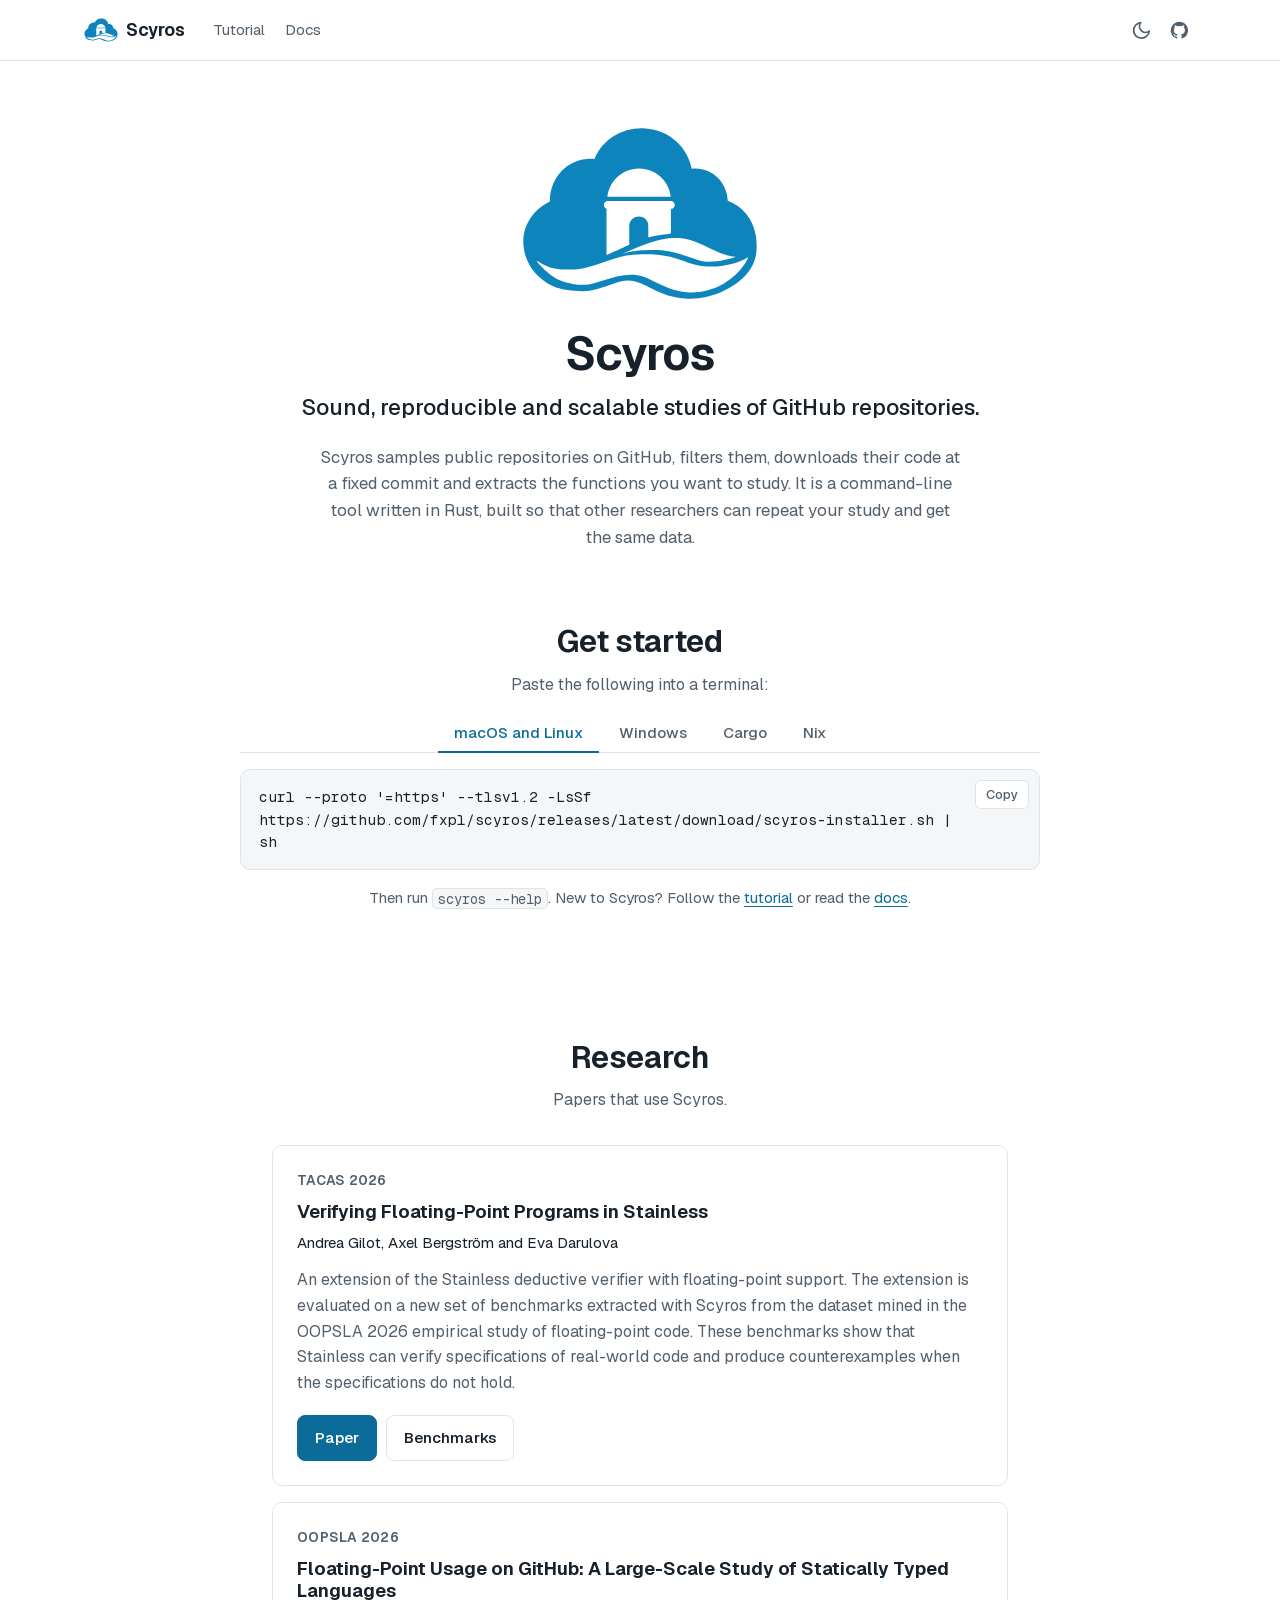
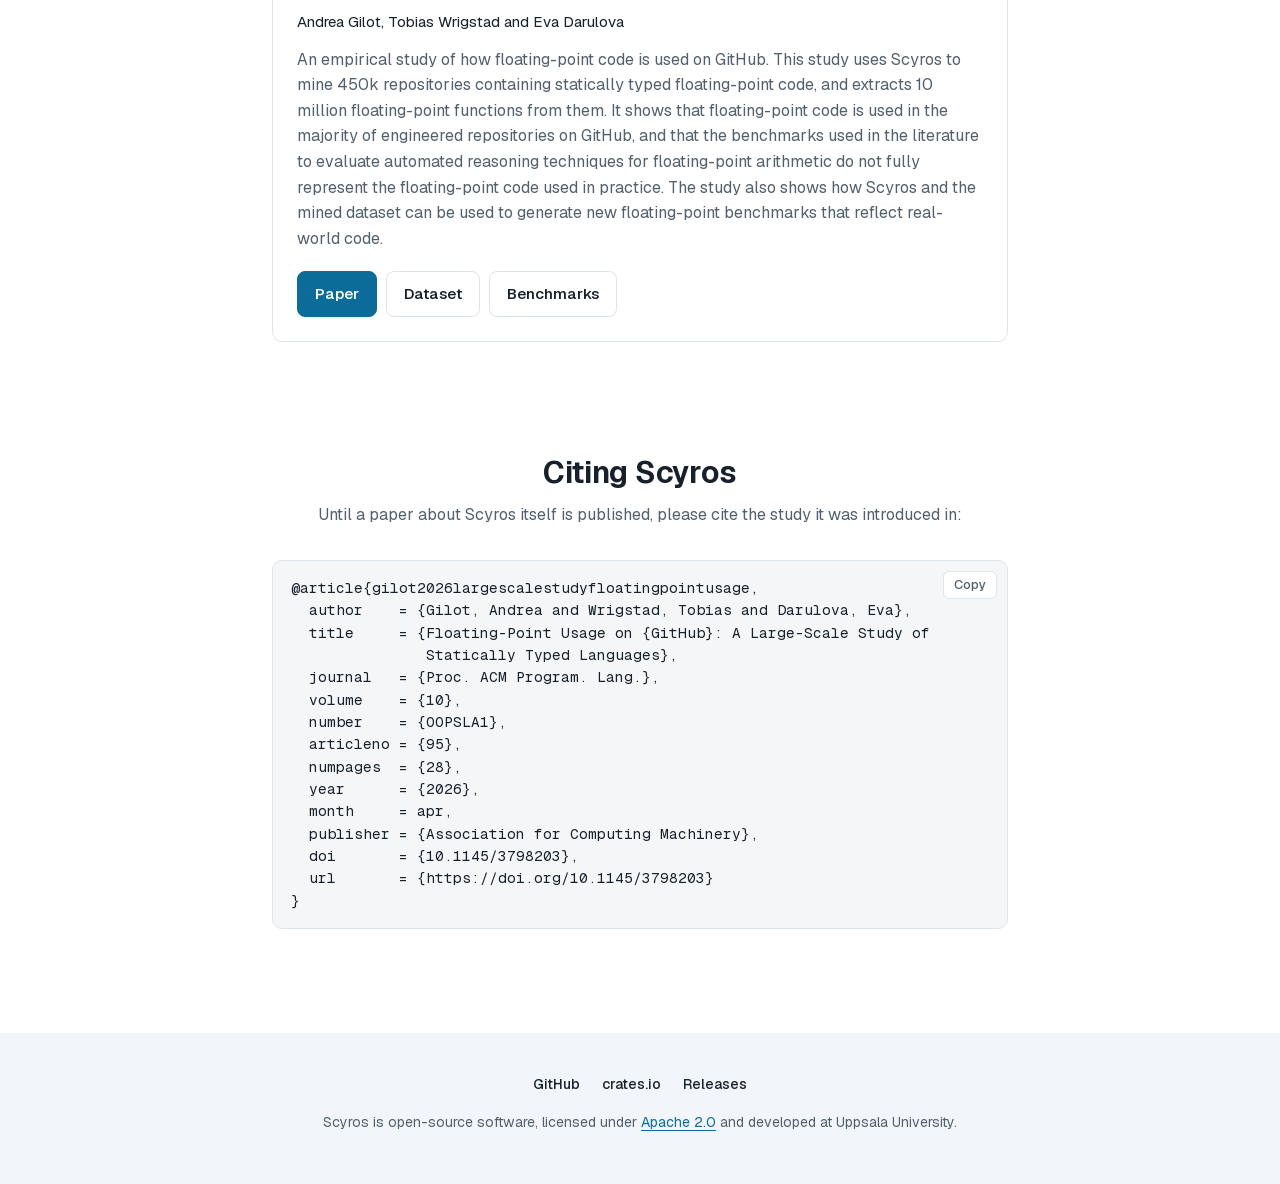
==== commit 82719c1a: "Refine docs" ====
--- a/index.html
+++ b/index.html
@@ -181,18 +181,11 @@
     <nav aria-label="Project">
       <a href="https://github.com/fxpl/scyros">GitHub</a>
       <a href="https://crates.io/crates/scyros">crates.io</a>
-      <a href="tutorial.html">Tutorial</a>
       <a href="https://github.com/fxpl/scyros/releases">Releases</a>
     </nav>
     <p>
       Scyros is open-source software, licensed under
       <a href="https://www.apache.org/licenses/LICENSE-2.0">Apache 2.0</a> and developed at Uppsala University.
-    </p>
-    <p class="site-foot__funding">
-      Co-funded by the European Union (ERC, HORNET, 101163629) and supported by
-      the Swedish Research Council, grants 2023-05161 and 2024-04565. Views and
-      opinions expressed are those of the authors only and do not necessarily
-      reflect those of the European Union or the European Research Council.
     </p>
   </div>
 </footer>
